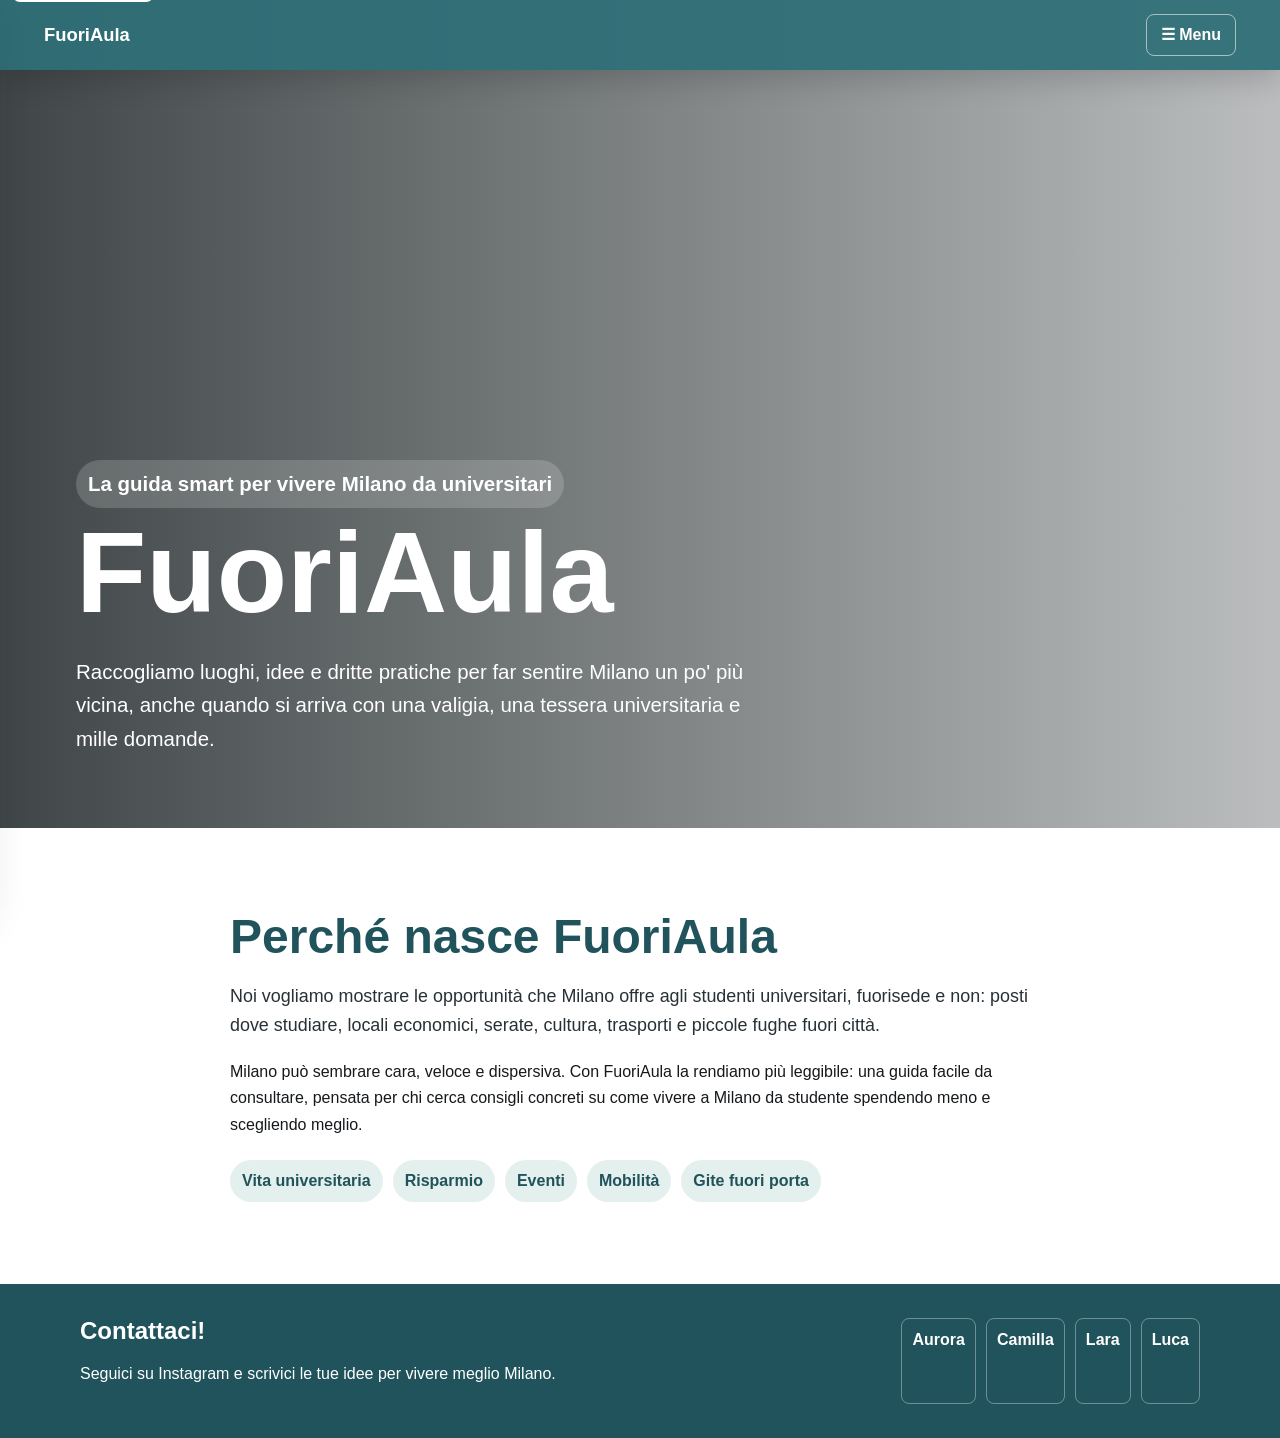
==== index.html @ 2a7f5400 "Add files via upload" ====
<!doctype html>
<html lang="it">
<head>
  <meta charset="utf-8">
  <meta name="viewport" content="width=device-width, initial-scale=1">
  <title>FuoriAula | Guida smart per studenti universitari a Milano</title>
  <meta name="description" content="FuoriAula è la guida smart per studenti universitari e fuorisede a Milano: consigli, locali economici, trasporti, eventi, studio e gite fuori porta.">
  <meta name="keywords" content="studenti fuorisede Milano consigli, vita universitaria Milano, locali economici Milano, gite fuori porta Milano">
  <link rel="stylesheet" href="styles.css">
</head>
<body>
  <a class="skip-link" href="#contenuto">Vai al contenuto</a>
  <header class="topbar">
    <a class="brand" href="index.html">FuoriAula</a>
    <button class="menu-button" type="button" data-open-menu aria-expanded="false" aria-controls="menu">☰ Menu</button>
  </header>
  <aside class="sidebar" id="menu" data-sidebar aria-label="Menu principale">
    <div class="sidebar-head">
      <p class="sidebar-title">Scegli la guida</p>
      <button class="close-menu" type="button" data-close-menu aria-label="Chiudi menu">×</button>
    </div>
    <nav>
      <ul class="nav-list">
        <li><a class="active" href="index.html">Home</a></li>
        <li><a href="fuorisede-starter-pack.html">Fuorisede Starter Pack</a></li>
        <li><a href="milano-cheap.html">Milano Cheap</a></li>
        <li><a href="che-gusto-milano.html">Che gusto Milano</a></li>
        <li><a href="studiando-per-la-citta.html">Studiando per la città</a></li>
        <li><a href="divertirsi-a-milano.html">Divertirsi a Milano</a></li>
        <li><a href="trasporti-milanesi.html">Trasporti milanesi</a></li>
        <li><a href="uscendo-dal-centro.html">Uscendo dal centro</a></li>
      </ul>
    </nav>
  </aside>
  <div class="overlay" data-overlay></div>

  <main id="contenuto">
    <section class="hero" style="--hero-image: url('assets/hero-fuoriaula.jpg');">
      <div class="hero-inner">
        <p class="eyebrow">La guida smart per vivere Milano da universitari</p>
        <h1>FuoriAula</h1>
        <p>Raccogliamo luoghi, idee e dritte pratiche per far sentire Milano un po' più vicina, anche quando si arriva con una valigia, una tessera universitaria e mille domande.</p>
      </div>
    </section>
    <section class="section">
      <div class="wrap narrow">
        <h2>Perché nasce FuoriAula</h2>
        <p class="lead">Noi vogliamo mostrare le opportunità che Milano offre agli studenti universitari, fuorisede e non: posti dove studiare, locali economici, serate, cultura, trasporti e piccole fughe fuori città.</p>
        <p>Milano può sembrare cara, veloce e dispersiva. Con FuoriAula la rendiamo più leggibile: una guida facile da consultare, pensata per chi cerca consigli concreti su come vivere a Milano da studente spendendo meno e scegliendo meglio.</p>
        <ul class="pill-list" aria-label="Temi principali">
          <li>Vita universitaria</li>
          <li>Risparmio</li>
          <li>Eventi</li>
          <li>Mobilità</li>
          <li>Gite fuori porta</li>
        </ul>
      </div>
    </section>
  </main>

  <footer class="site-footer">
    <div class="footer-inner">
      <div>
        <h2>Contattaci!</h2>
        <p>Seguici su Instagram e scrivici le tue idee per vivere meglio Milano.</p>
      </div>
      <div class="footer-links">
        <a href="https://www.instagram.com/aurora.braguti?igsh=MWJmbjBscGtoZWtpZA==" target="_blank" rel="noopener">Aurora</a>
        <a href="https://www.instagram.com/camilla.panichi" target="_blank" rel="noopener">Camilla</a>
        <a href="https://www.instagram.com/aurora.braguti?igsh=MWJmbjBscGtoZWtpZA==" target="_blank" rel="noopener">Lara</a>
        <a href="https://www.instagram.com/lucaambrosinii?igsh=ZnBvbmgwaGF5aDF6" target="_blank" rel="noopener">Luca</a>
      </div>
    </div>
  </footer>
  <script src="script.js"></script>
</body>
</html>
---- styles.css ----
:root {
  --biscay: #2f6f78;
  --biscay-dark: #20535b;
  --ink: #16191c;
  --muted: #5d666b;
  --paper: #ffffff;
  --soft: #f3f7f6;
  --line: #d9e6e4;
  --sun: #f2b84b;
  --coral: #e77963;
  --radius: 8px;
  --shadow: 0 18px 42px rgba(15, 35, 38, 0.16);
}

* {
  box-sizing: border-box;
}

html {
  scroll-behavior: smooth;
}

body {
  margin: 0;
  color: var(--ink);
  background: var(--paper);
  font-family: "Inter", "Segoe UI", Arial, sans-serif;
  line-height: 1.65;
}

a {
  color: inherit;
}

img {
  display: block;
  width: 100%;
}

.skip-link {
  position: absolute;
  left: 12px;
  top: -44px;
  z-index: 20;
  background: var(--paper);
  color: var(--biscay-dark);
  padding: 10px 14px;
  border-radius: var(--radius);
}

.skip-link:focus {
  top: 12px;
}

.topbar {
  position: fixed;
  top: 0;
  left: 0;
  right: 0;
  z-index: 10;
  display: flex;
  align-items: center;
  justify-content: space-between;
  gap: 16px;
  padding: 14px clamp(16px, 4vw, 44px);
  background: rgba(47, 111, 120, 0.94);
  color: #fff;
  box-shadow: 0 10px 28px rgba(0, 0, 0, 0.16);
}

.brand {
  font-weight: 800;
  font-size: 1.15rem;
  text-decoration: none;
  letter-spacing: 0;
}

.menu-button,
.close-menu {
  display: inline-flex;
  align-items: center;
  justify-content: center;
  gap: 8px;
  min-height: 42px;
  border: 1px solid rgba(255, 255, 255, 0.55);
  border-radius: var(--radius);
  background: transparent;
  color: #fff;
  font: inherit;
  font-weight: 700;
  cursor: pointer;
}

.menu-button {
  padding: 0 14px;
}

.close-menu {
  width: 42px;
}

.sidebar {
  position: fixed;
  inset: 0 auto 0 0;
  z-index: 30;
  width: min(340px, 88vw);
  padding: 22px;
  color: #fff;
  background: var(--biscay);
  transform: translateX(-105%);
  transition: transform 220ms ease;
  box-shadow: var(--shadow);
}

.sidebar.open {
  transform: translateX(0);
}

.sidebar-head {
  display: flex;
  align-items: center;
  justify-content: space-between;
  gap: 16px;
  margin-bottom: 24px;
}

.sidebar-title {
  margin: 0;
  font-size: 1.35rem;
  font-weight: 850;
}

.nav-list {
  display: grid;
  gap: 8px;
  margin: 0;
  padding: 0;
  list-style: none;
}

.nav-list a {
  display: block;
  padding: 12px 14px;
  border-radius: var(--radius);
  text-decoration: none;
  font-weight: 750;
}

.nav-list a:hover,
.nav-list a:focus,
.nav-list a.active {
  background: rgba(255, 255, 255, 0.16);
  outline: none;
}

.overlay {
  position: fixed;
  inset: 0;
  z-index: 25;
  display: none;
  background: rgba(0, 0, 0, 0.34);
}

.overlay.show {
  display: block;
}

.hero {
  min-height: 92vh;
  display: grid;
  align-items: end;
  padding: 110px clamp(18px, 6vw, 76px) 72px;
  color: #fff;
  background-image: linear-gradient(90deg, rgba(10, 18, 20, 0.78), rgba(10, 18, 20, 0.28)), var(--hero-image);
  background-position: center;
  background-size: cover;
}

.hero-inner {
  max-width: 850px;
}

.eyebrow {
  display: inline-block;
  margin: 0 0 14px;
  padding: 7px 12px;
  border-radius: 999px;
  background: rgba(255, 255, 255, 0.17);
  font-weight: 800;
}

h1,
h2,
h3 {
  line-height: 1.12;
  letter-spacing: 0;
}

h1 {
  margin: 0;
  font-size: clamp(3.1rem, 9vw, 7.8rem);
  font-weight: 900;
}

.page-hero h1 {
  font-size: clamp(2.45rem, 6vw, 5.4rem);
}

.hero p {
  max-width: 700px;
  margin: 18px 0 0;
  font-size: clamp(1.05rem, 2vw, 1.28rem);
}

main {
  min-height: 60vh;
}

.section {
  padding: clamp(46px, 7vw, 82px) clamp(18px, 5vw, 72px);
}

.section.soft {
  background: var(--soft);
}

.wrap {
  max-width: 1120px;
  margin: 0 auto;
}

.narrow {
  max-width: 820px;
}

.section h2 {
  margin: 0 0 18px;
  color: var(--biscay-dark);
  font-size: clamp(1.75rem, 4vw, 3rem);
}

.section h3 {
  margin: 0 0 10px;
  color: var(--biscay-dark);
  font-size: clamp(1.25rem, 3vw, 1.8rem);
}

.lead {
  font-size: 1.12rem;
  color: #273135;
}

.grid {
  display: grid;
  grid-template-columns: repeat(3, minmax(0, 1fr));
  gap: 18px;
}

.two-col {
  display: grid;
  grid-template-columns: minmax(0, 1.05fr) minmax(280px, 0.95fr);
  gap: clamp(24px, 5vw, 50px);
  align-items: center;
}

.image-frame {
  overflow: hidden;
  border-radius: var(--radius);
  box-shadow: var(--shadow);
}

.image-frame img {
  aspect-ratio: 16 / 10;
  object-fit: cover;
}

.info-card,
.comment-box,
.tip-card {
  border: 1px solid var(--line);
  border-radius: var(--radius);
  background: #fff;
}

.info-card,
.tip-card {
  padding: 20px;
}

.info-card strong,
.tip-card strong {
  color: var(--biscay-dark);
}

.pill-list {
  display: flex;
  flex-wrap: wrap;
  gap: 10px;
  padding: 0;
  margin: 22px 0 0;
  list-style: none;
}

.pill-list li {
  padding: 8px 12px;
  border-radius: 999px;
  color: var(--biscay-dark);
  background: #e4f0ee;
  font-weight: 800;
}

.cta-row {
  display: flex;
  flex-wrap: wrap;
  gap: 12px;
  margin-top: 22px;
}

.button {
  display: inline-flex;
  align-items: center;
  justify-content: center;
  min-height: 46px;
  padding: 0 18px;
  border: 2px solid var(--biscay);
  border-radius: var(--radius);
  background: var(--biscay);
  color: #fff;
  text-decoration: none;
  font-weight: 850;
}

.button.secondary {
  background: #fff;
  color: var(--biscay-dark);
}

.tab-controls {
  display: flex;
  flex-wrap: wrap;
  gap: 10px;
  margin: 24px 0;
}

.tab-button {
  min-height: 44px;
  padding: 0 16px;
  border: 2px solid var(--biscay);
  border-radius: var(--radius);
  background: #fff;
  color: var(--biscay-dark);
  font: inherit;
  font-weight: 850;
  cursor: pointer;
}

.tab-button.active {
  background: var(--biscay);
  color: #fff;
}

.tab-panel {
  display: none;
}

.tab-panel.active {
  display: grid;
}

.comment-box {
  padding: 24px;
}

.comment-box form {
  display: grid;
  gap: 12px;
}

label {
  font-weight: 800;
  color: var(--biscay-dark);
}

input,
textarea {
  width: 100%;
  border: 1px solid #bccfcc;
  border-radius: var(--radius);
  padding: 12px;
  font: inherit;
}

textarea {
  min-height: 112px;
  resize: vertical;
}

.form-note {
  min-height: 24px;
  margin: 0;
  color: var(--biscay-dark);
  font-weight: 750;
}

.site-footer {
  padding: 34px clamp(18px, 5vw, 72px);
  color: #fff;
  background: var(--biscay-dark);
}

.footer-inner {
  max-width: 1120px;
  margin: 0 auto;
  display: flex;
  flex-wrap: wrap;
  justify-content: space-between;
  gap: 22px;
}

.footer-inner h2 {
  margin: 0 0 8px;
}

.footer-links {
  display: flex;
  flex-wrap: wrap;
  gap: 10px;
}

.footer-links a {
  padding: 8px 10px;
  border: 1px solid rgba(255, 255, 255, 0.35);
  border-radius: var(--radius);
  text-decoration: none;
  font-weight: 800;
}

@media (max-width: 820px) {
  .topbar {
    padding: 12px 16px;
  }

  .two-col,
  .grid,
  .tab-panel.active {
    grid-template-columns: 1fr;
  }

  .hero {
    min-height: 88vh;
    padding-left: 18px;
    padding-right: 18px;
  }

  .footer-inner {
    display: block;
  }

  .footer-links {
    margin-top: 14px;
  }
}
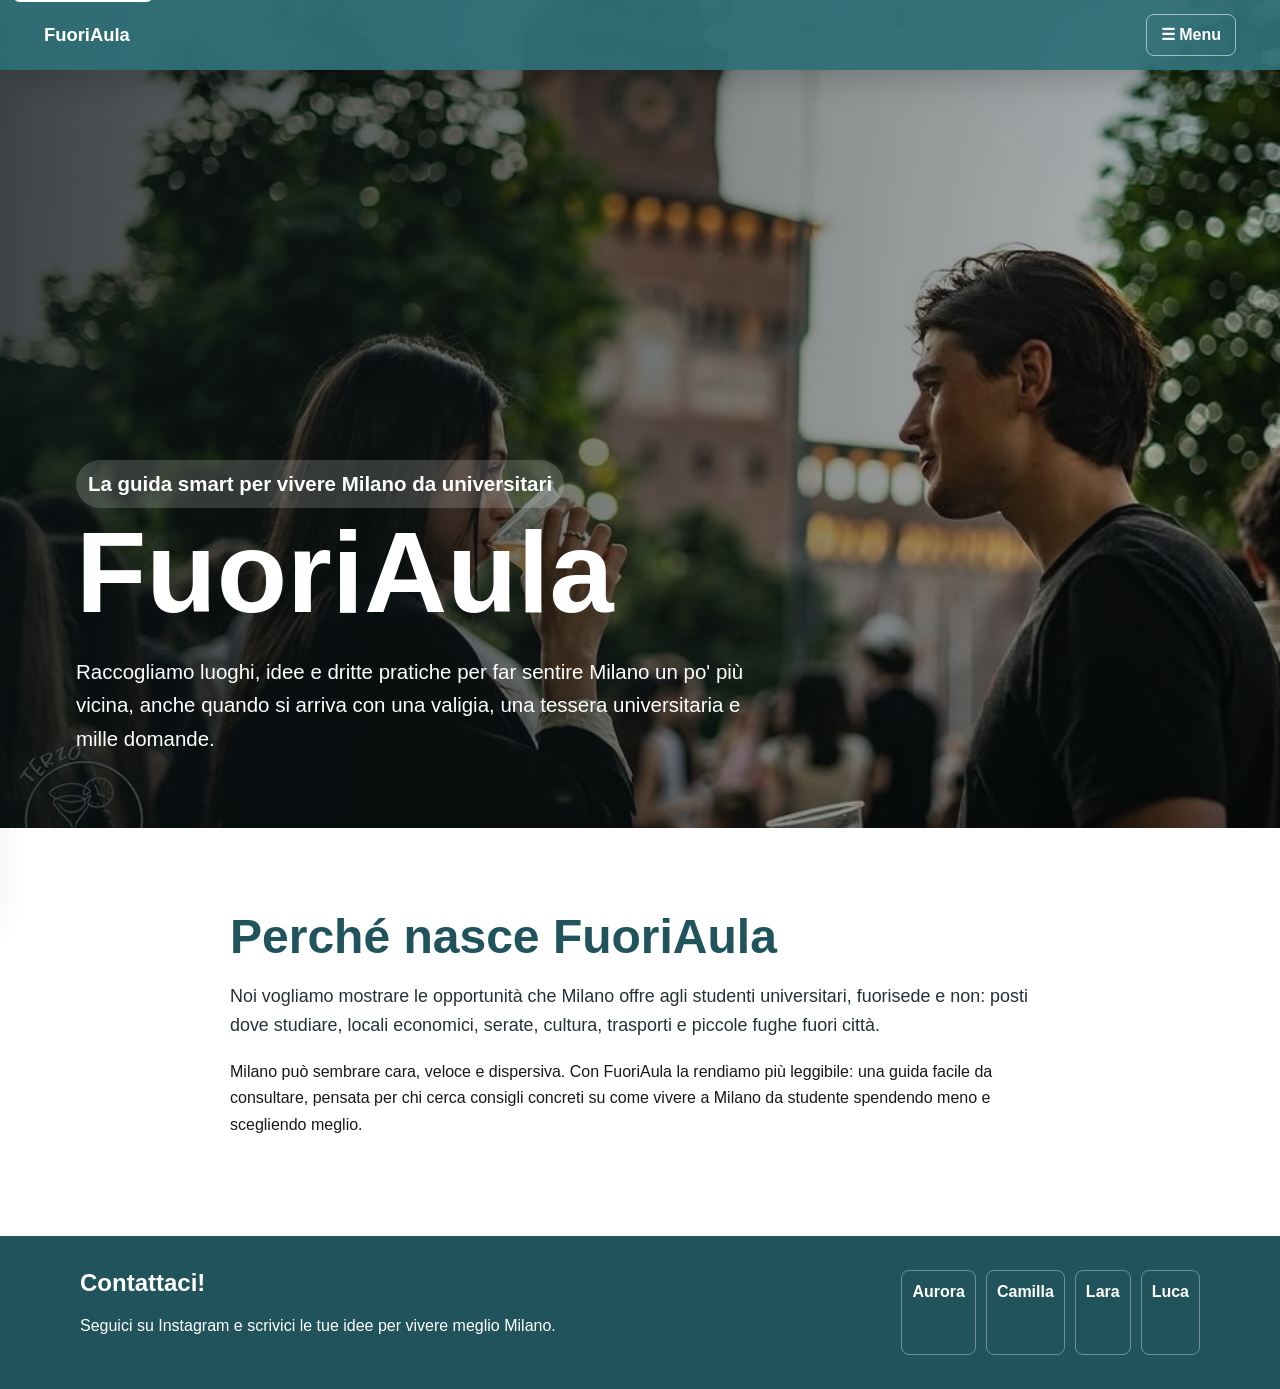
==== commit 3199265f: "Update index.html" ====
--- a/index.html
+++ b/index.html
@@ -47,13 +47,7 @@
         <h2>Perché nasce FuoriAula</h2>
         <p class="lead">Noi vogliamo mostrare le opportunità che Milano offre agli studenti universitari, fuorisede e non: posti dove studiare, locali economici, serate, cultura, trasporti e piccole fughe fuori città.</p>
         <p>Milano può sembrare cara, veloce e dispersiva. Con FuoriAula la rendiamo più leggibile: una guida facile da consultare, pensata per chi cerca consigli concreti su come vivere a Milano da studente spendendo meno e scegliendo meglio.</p>
-        <ul class="pill-list" aria-label="Temi principali">
-          <li>Vita universitaria</li>
-          <li>Risparmio</li>
-          <li>Eventi</li>
-          <li>Mobilità</li>
-          <li>Gite fuori porta</li>
-        </ul>
+       
       </div>
     </section>
   </main>
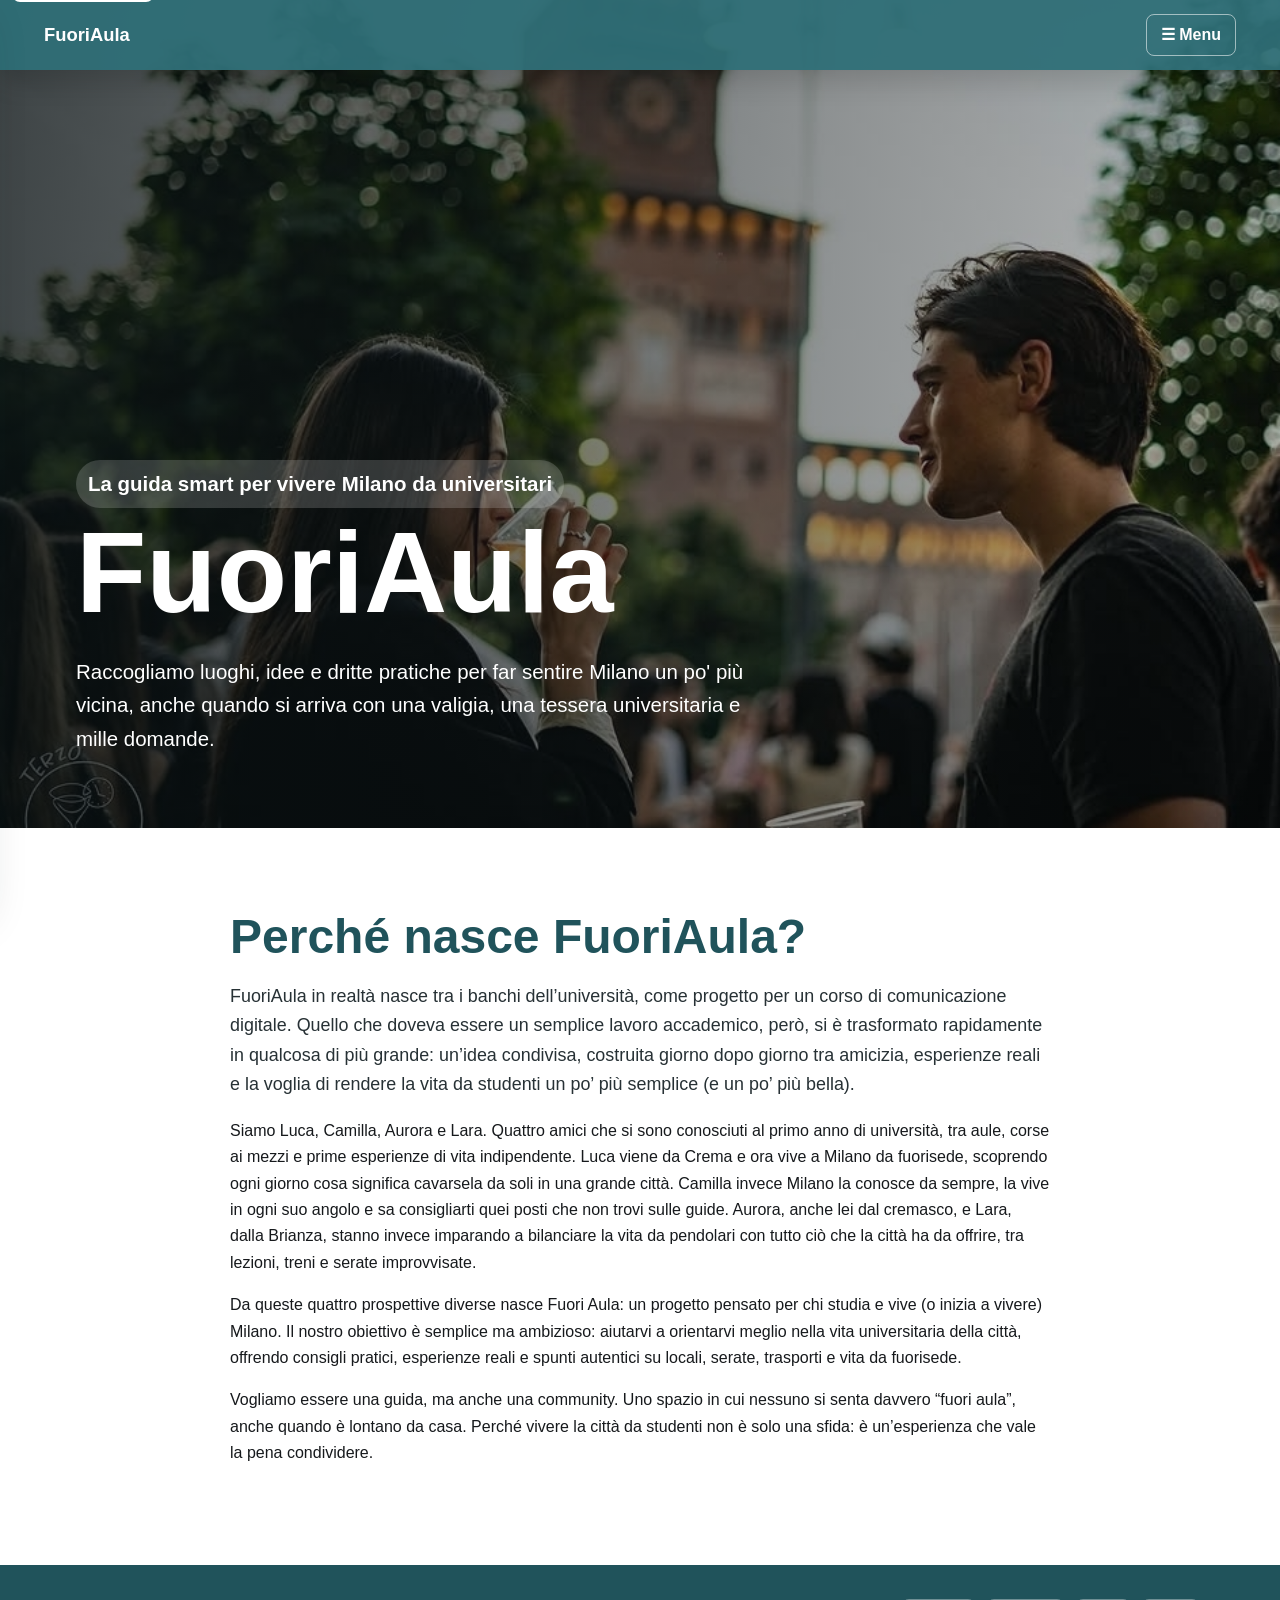
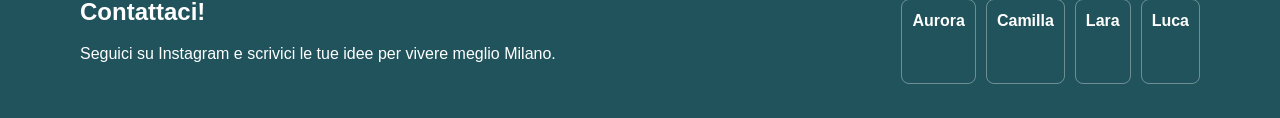
==== commit 2807ef6a: "Update index.html" ====
--- a/index.html
+++ b/index.html
@@ -44,9 +44,9 @@
     </section>
     <section class="section">
       <div class="wrap narrow">
-        <h2>Perché nasce FuoriAula</h2>
-        <p class="lead">Noi vogliamo mostrare le opportunità che Milano offre agli studenti universitari, fuorisede e non: posti dove studiare, locali economici, serate, cultura, trasporti e piccole fughe fuori città.</p>
-        <p>Milano può sembrare cara, veloce e dispersiva. Con FuoriAula la rendiamo più leggibile: una guida facile da consultare, pensata per chi cerca consigli concreti su come vivere a Milano da studente spendendo meno e scegliendo meglio.</p>
+        <h2>Perché nasce FuoriAula?</h2>
+        <p class="lead">
+          FuoriAula in realtà nasce tra i banchi dell’università, come progetto per un corso di comunicazione digitale. Quello che doveva essere un semplice lavoro accademico, però, si è trasformato rapidamente in qualcosa di più grande: un’idea condivisa, costruita giorno dopo giorno tra amicizia, esperienze reali e la voglia di rendere la vita da studenti un po’ più semplice (e un po’ più bella).</p><p>Siamo Luca, Camilla, Aurora e Lara. Quattro amici che si sono conosciuti al primo anno di università, tra aule, corse ai mezzi e prime esperienze di vita indipendente. Luca viene da Crema e ora vive a Milano da fuorisede, scoprendo ogni giorno cosa significa cavarsela da soli in una grande città. Camilla invece Milano la conosce da sempre, la vive in ogni suo angolo e sa consigliarti quei posti che non trovi sulle guide. Aurora, anche lei dal cremasco, e Lara, dalla Brianza, stanno invece imparando a bilanciare la vita da pendolari con tutto ciò che la città ha da offrire, tra lezioni, treni e serate improvvisate.</p><p>Da queste quattro prospettive diverse nasce Fuori Aula: un progetto pensato per chi studia e vive (o inizia a vivere) Milano. Il nostro obiettivo è semplice ma ambizioso: aiutarvi a orientarvi meglio nella vita universitaria della città, offrendo consigli pratici, esperienze reali e spunti autentici su locali, serate, trasporti e vita da fuorisede.</p><p>Vogliamo essere una guida, ma anche una community. Uno spazio in cui nessuno si senta davvero “fuori aula”, anche quando è lontano da casa. Perché vivere la città da studenti non è solo una sfida: è un’esperienza che vale la pena condividere.</p>
        
       </div>
     </section>
